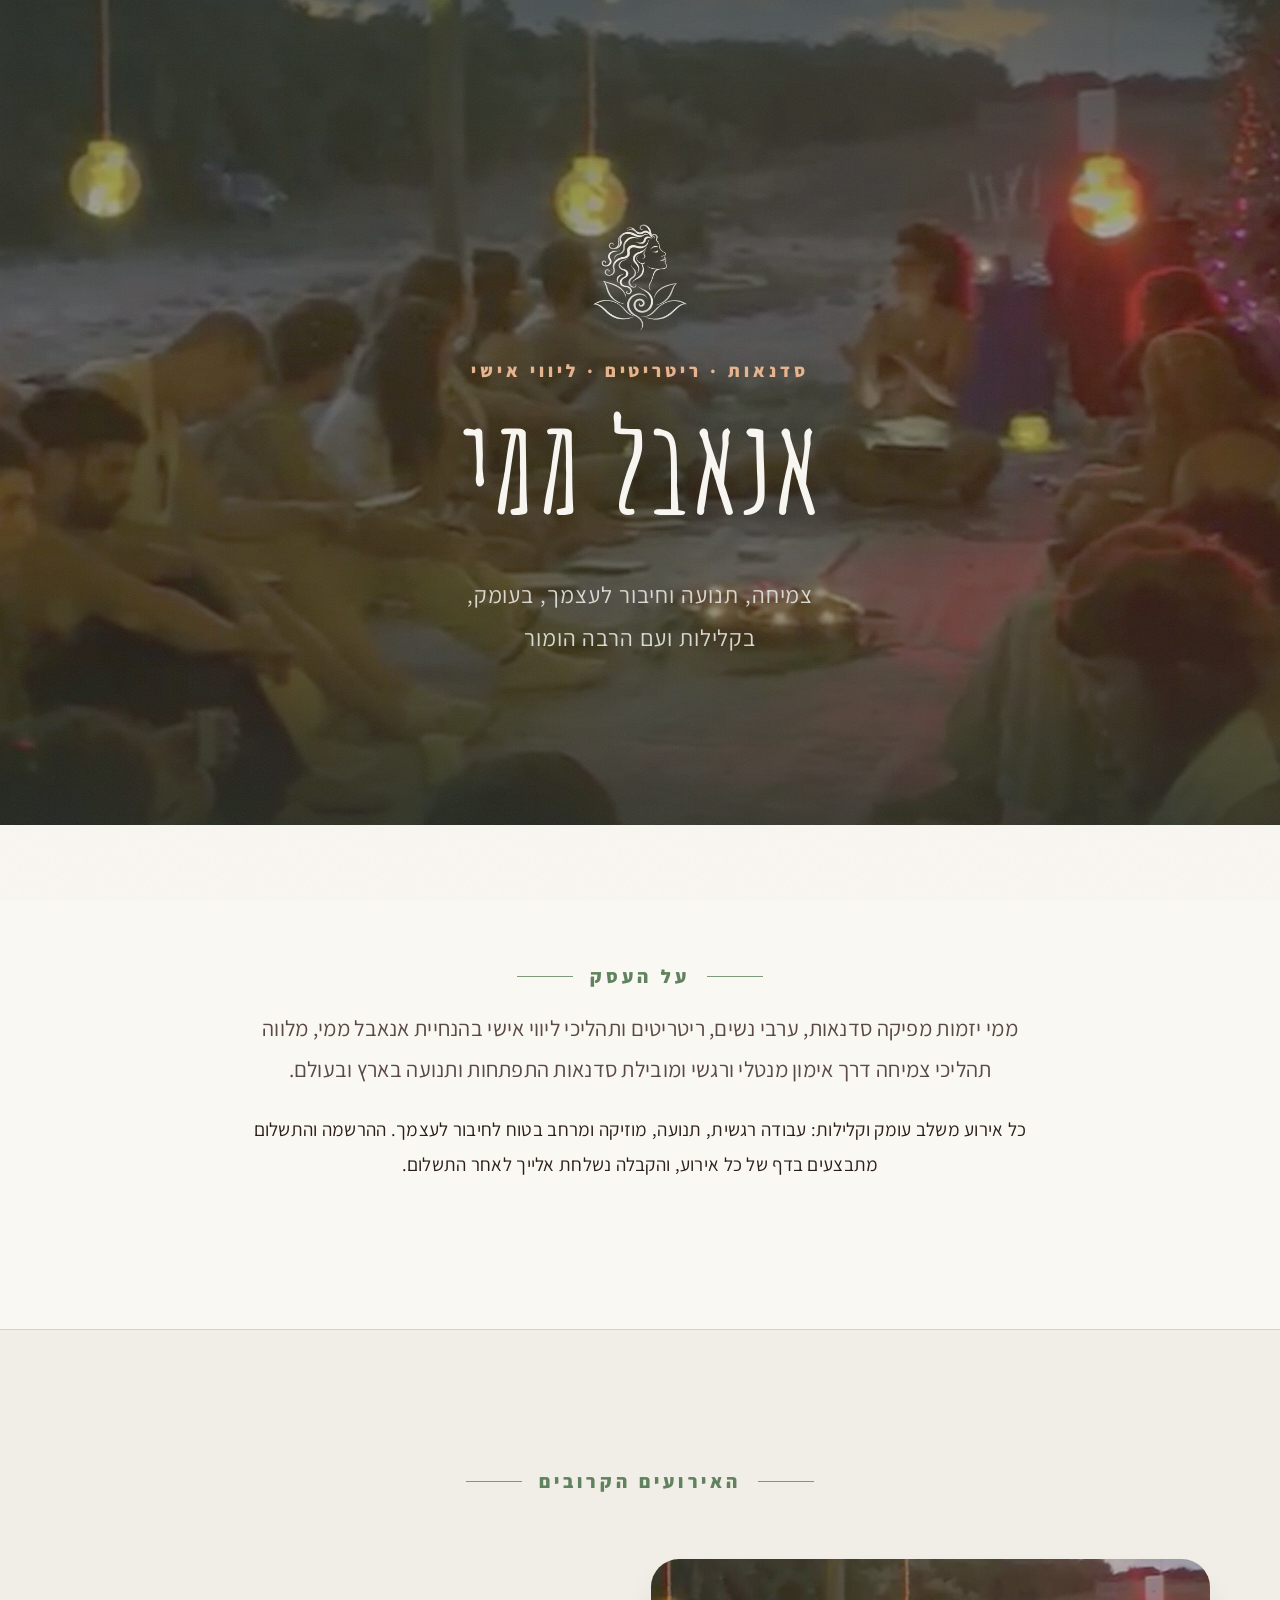
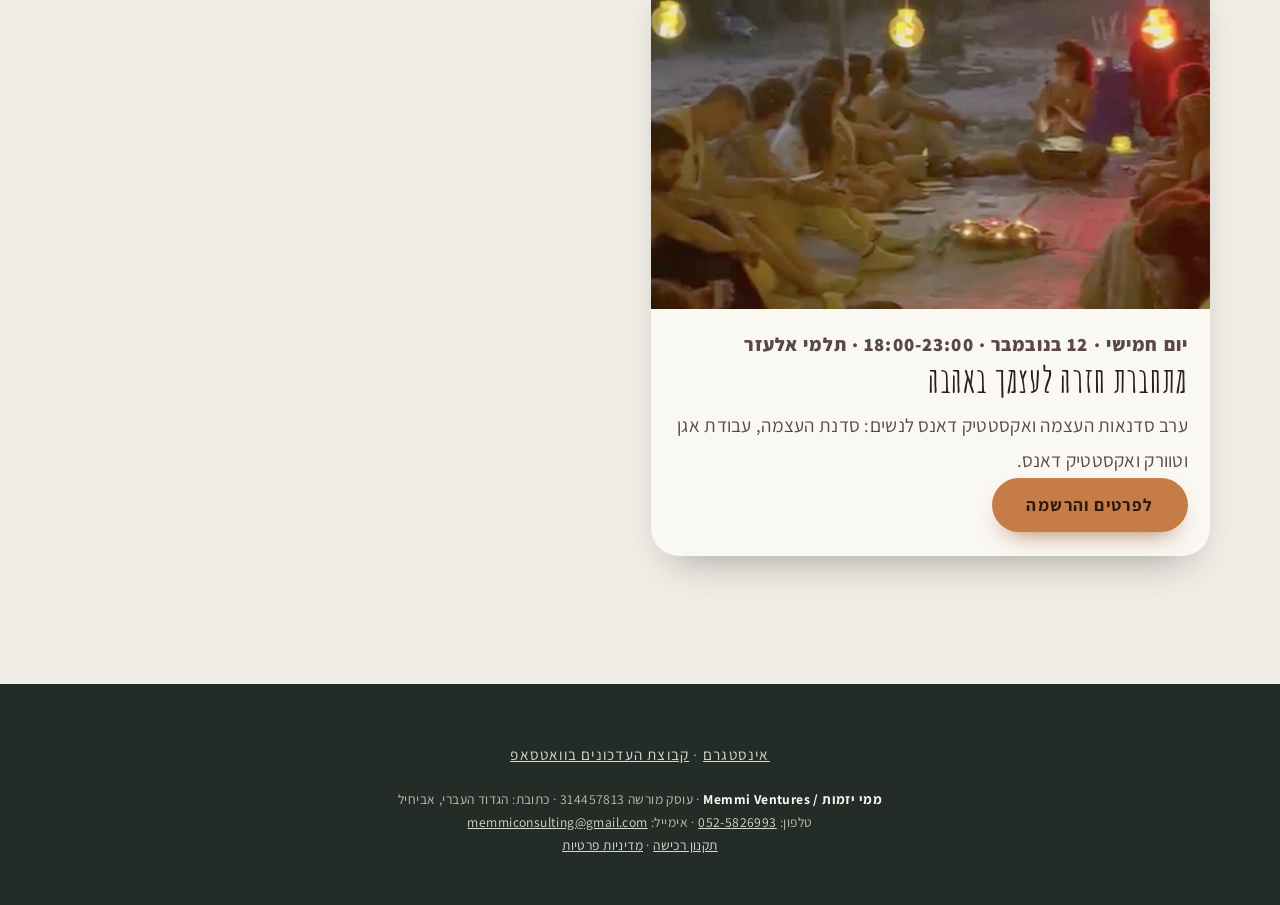
==== index.html @ fa61949d "New section: short taste of each workshop Co-Authored-By: Claude Opus 5.5 <noreply@anthropic.com> Cl" ====
<!doctype html>
<html lang="he" dir="rtl">
<head>
  <meta charset="utf-8">
  <meta name="viewport" content="width=device-width, initial-scale=1, viewport-fit=cover">
  <title>אנאבל ממי · ממי יזמות · אירועים וסדנאות</title>
  <meta name="description" content="סדנאות, ריטריטים וערבי נשים עם אנאבל ממי.">
  <meta name="theme-color" content="#2E4038">
  <meta property="og:title" content="אנאבל ממי · אירועים וסדנאות">
  <meta property="og:image" content="https://annabellememmi.github.io/Annabelle-workshops-retreats-1-on-1/assets/img/og-reconnect-bright.jpg">
  <link rel="icon" href="data:image/svg+xml,<svg xmlns='http://www.w3.org/2000/svg' viewBox='0 0 100 100'><text y='.9em' font-size='90'>🌿</text></svg>">
  <link rel="preconnect" href="https://fonts.googleapis.com">
  <link rel="preconnect" href="https://fonts.gstatic.com" crossorigin>
  <link href="https://fonts.googleapis.com/css2?family=Amatic+SC:wght@400;700&family=Assistant:wght@400;600;700;800&display=swap" rel="stylesheet">
  <link rel="stylesheet" href="assets/css/style.css?v=20261102f">
  <style>
    .events { display: grid; gap: 22px; margin-top: 2.4em; }
    @media (min-width: 760px) { .events { grid-template-columns: repeat(2, 1fr); } }
    .event-card { display: block; border-radius: var(--radius); overflow: hidden; background: var(--cream); color: var(--ink); text-decoration: none; box-shadow: var(--shadow); text-align: start; transition: transform .2s ease; }
    .event-card:hover { transform: translateY(-4px); }
    .event-card img { width: 100%; aspect-ratio: 16 / 10; object-fit: cover; }
    .event-card div { padding: 20px 22px 24px; }
    .event-card h2 { font-size: 2.2rem; margin-bottom: .2em; }
    .event-card p { margin: 0; color: var(--ink-soft); }
    .event-card .eyebrow { display: block; letter-spacing: .06em; line-height: 1.6; }
    .event-card .eyebrow::before, .event-card .eyebrow::after { display: none; }
    .event-card__price { font-weight: 700; color: var(--earth) !important; margin: .8em 0 1em !important; }
    .event-card .btn { pointer-events: none; }
  </style>
</head>
<body>
  <section class="hero" style="min-height: 70svh;">
    <img class="hero__bg" src="assets/img/workshop-circle-bright.jpg" alt="">
    <div class="hero__content">
      <span class="logo__mark" style="margin:0 auto 1.2em"><img src="assets/img/logo-white.png" alt="הלוגו של אנאבל ממי" width="420" height="420"></span>
      <p class="kicker">סדנאות · ריטריטים · ליווי אישי</p>
      <h1>אנאבל ממי</h1>
      <p class="hero__tagline">צמיחה, תנועה וחיבור לעצמך, בעומק, בקלילות ועם הרבה הומור</p>
    </div>
  </section>
  <main>
    <section class="section section--cream">
      <div class="wrap wrap--narrow center">
        <p class="eyebrow">על העסק</p>
        <p class="lead">ממי יזמות מפיקה סדנאות, ערבי נשים, ריטריטים ותהליכי ליווי אישי בהנחיית אנאבל ממי,
          מלווה תהליכי צמיחה דרך אימון מנטלי ורגשי ומובילת סדנאות התפתחות ותנועה בארץ ובעולם.</p>
        <p>כל אירוע משלב עומק וקלילות: עבודה רגשית, תנועה, מוזיקה ומרחב בטוח לחיבור לעצמך.
          ההרשמה והתשלום מתבצעים בדף של כל אירוע, והקבלה נשלחת אלייך לאחר התשלום.</p>
      </div>
    </section>

    <section class="section section--paper">
      <div class="wrap center">
        <p class="eyebrow">האירועים הקרובים</p>
        <!-- To add an event: copy a card below and point it at the new folder in events/ -->
        <div class="events">
          <a class="event-card" href="events/reconnect-nov-2026/">
            <img src="assets/img/og-reconnect-bright.jpg" alt="מעגל נשים בסדנה" loading="lazy">
            <div>
              <p class="eyebrow">יום חמישי · 12 בנובמבר · <bdi style="white-space:nowrap">18:00-23:00</bdi> · תלמי אלעזר</p>
              <h2>מתחברת חזרה לעצמך באהבה</h2>
              <p>ערב סדנאות העצמה ואקסטטיק דאנס לנשים: סדנת העצמה, עבודת אגן וטוורק ואקסטטיק דאנס.</p>
              <span class="btn">לפרטים והרשמה</span>
            </div>
          </a>
        </div>
      </div>
    </section>
  </main>

  <footer class="footer" style="padding-bottom: 48px;">
    <p><a href="https://www.instagram.com/anabellos5">אינסטגרם</a> · <a href="https://chat.whatsapp.com/Dou0kksJlg2AmYRe2pUojQ">קבוצת העדכונים בוואטסאפ</a></p>
    <div class="footer__biz">
      <p><strong>ממי יזמות / Memmi Ventures</strong> · עוסק מורשה 314457813 · כתובת: הגדוד העברי, אביחיל</p>
      <p>טלפון: <a href="tel:+972525826993">052-5826993</a> · אימייל: <a href="mailto:memmiconsulting@gmail.com">memmiconsulting@gmail.com</a></p>
      <p><a href="terms.html">תקנון רכישה</a> · <a href="privacy.html">מדיניות פרטיות</a></p>
    </div>
  </footer>
</body>
</html>
---- assets/css/style.css ----
/* ==========================================================
   Annabelle Memmi — events
   Shared styles for every event landing page.
   Palette: earthy browns + forest greens, antique-orange CTAs.
   Look: deep forest darks, paper-textured lights, organic
   quiet hairline dividers, blob shapes, the woman-and-lotus logo in a light tint.
   Uses logical properties (inline-start/end) so an English
   (LTR) version can reuse the same file.
   ========================================================== */

:root {
  /* greens */
  --mist: #DAD8D1;
  --sage: #A8B591;
  --moss: #61825E;
  --forest: #415B44;
  --pine: #3A4F44;
  --night: #232C26;
  /* browns */
  --stone: #C2BBB0;
  --taupe: #A39A8E;
  --cocoa: #5A4844;
  --clay: #8B5D50;
  --earth: #552C27;
  /* neutrals + accent */
  --paper: #F1EEE7;
  --cream: #FAF8F3;
  --sand: #E9E4DA;
  --ink: #2B1F18;
  --ink-soft: #5A4844;
  --cta: #C67C47;
  --cta-hover: #B36A37;
  --cta-ink: #2B1A12;
  --glow: #E8B48E;

  --font-display: "Amatic SC", "Assistant", cursive;
  --font-body: "Assistant", "Heebo", system-ui, sans-serif;
  --font-hand: "Amatic SC", "Assistant", cursive;

  --radius: 28px;
  --radius-sm: 14px;
  --blob: 58% 42% 55% 45% / 46% 56% 44% 54%;
  --shadow: 0 22px 44px -22px rgba(35, 44, 38, .45);
  --wrap: 1140px;
  --gutter: clamp(16px, 4.5vw, 40px);
}

*, *::before, *::after { box-sizing: border-box; }
html { scroll-behavior: smooth; -webkit-text-size-adjust: 100%; }
body {
  margin: 0;
  font-family: var(--font-body);
  font-size: clamp(17px, .55vw + 14px, 19px);
  line-height: 1.85;
  letter-spacing: .015em;
  color: var(--ink);
  background: var(--paper);
  overflow-x: hidden;
}
img, video, svg { display: block; max-width: 100%; }
a { color: inherit; }
h1, h2, h3 { font-family: var(--font-display); font-weight: 500; line-height: 1.2; margin: 0 0 .5em; letter-spacing: 0; }
p { margin: 0 0 1em; }
:focus-visible { outline: 3px solid var(--cta); outline-offset: 3px; border-radius: 6px; }

.wrap { width: min(100% - 2 * var(--gutter), var(--wrap)); margin-inline: auto; }
.wrap--narrow { max-width: 780px; }
.center { text-align: center; }

/* paper grain over everything */
body::after {
  content: "";
  position: fixed; inset: 0;
  pointer-events: none;
  z-index: 100;
  opacity: .08;
  background-image: url("data:image/svg+xml;utf8,<svg xmlns='http://www.w3.org/2000/svg' width='160' height='160'><filter id='n'><feTurbulence type='fractalNoise' baseFrequency='.9' numOctaves='3' stitchTiles='stitch'/></filter><rect width='100%' height='100%' filter='url(%23n)'/></svg>");
}

/* ---------- small type helpers ---------- */
.kicker, .eyebrow {
  font: 600 .92rem/1.4 var(--font-body);
  letter-spacing: .22em;
  margin: 0 0 1em;
}
.eyebrow {
  display: inline-flex; align-items: center; gap: .9em;
  color: var(--moss);
}
.eyebrow { font-weight: 800; }
.eyebrow::before, .eyebrow::after { content: ""; width: 44px; height: 1.5px; background: currentColor; opacity: .8; }
@media (min-width: 900px) { .eyebrow { font-size: 1.18rem; } .eyebrow::before, .eyebrow::after { width: 56px; } }
.section-title { font-size: clamp(2.1rem, 4.4vw, 3.3rem); }
.section-title--rule::after {
  content: ""; display: block; width: 90px; height: 1.5px; margin: .55em auto 0;
  background: var(--taupe);
}
.lead { font-size: 1.16em; color: var(--ink-soft); }

/* ---------- buttons ---------- */
.btn {
  display: inline-flex; align-items: center; justify-content: center; gap: .5em;
  min-height: 54px;
  padding: .7em 2em;
  border: 0; border-radius: 999px;
  background: var(--cta);
  color: var(--cta-ink);
  font: 700 1.08rem/1.2 var(--font-body);
  letter-spacing: .08em;
  text-decoration: none;
  cursor: pointer;
  box-shadow: 0 12px 26px -14px rgba(150, 80, 35, .9);
  transition: transform .2s ease, background-color .2s ease;
}
.btn:hover { background: var(--cta-hover); transform: translateY(-2px); }
.btn:active { transform: translateY(0); }
.btn--lg { min-height: 62px; font-size: 1.2rem; padding-inline: 2.8em; }
.btn--ghost { background: transparent; color: inherit; box-shadow: inset 0 0 0 1.5px currentColor; }
.btn--ghost:hover { background: rgba(0, 0, 0, .04); }
.btn--block { width: 100%; }
.btn[disabled] { opacity: .6; cursor: wait; transform: none; }

@keyframes spin { to { transform: rotate(360deg); } }

/* ---------- top bar ---------- */
/* white line logo floating on the photo, with a soft dark glow behind it for contrast */
.topbar {
  position: absolute; inset-inline: 0; top: 0; z-index: 5;
  display: flex; justify-content: center;
  padding: 22px var(--gutter);
  color: var(--cream);
}
.topbar .logo { position: relative; isolation: isolate; }
.topbar .logo::before {
  content: ""; position: absolute; z-index: -1;
  left: 50%; top: 42%; width: 260px; height: 220px; transform: translate(-50%, -50%);
  background: radial-gradient(closest-side, rgba(35, 44, 38, .7), rgba(35, 44, 38, 0));
  pointer-events: none;
}
.logo { display: flex; flex-direction: column; align-items: center; gap: 2px; text-decoration: none; }
/* light version of the logo, tuned for the dark backgrounds it sits on */
.logo__mark { display: block; width: clamp(96px, 9vw, 116px); aspect-ratio: 1; }
.logo__mark img { width: 100%; height: 100%; object-fit: contain; }
.logo__tagline { font: 600 .82rem/1.4 var(--font-body); letter-spacing: .2em; margin-top: 6px; }
.sound-toggle {
  display: inline-flex; align-items: center; gap: .45em;
  padding: .4em .95em;
  border: 1px solid rgba(250, 248, 243, .4); border-radius: 999px;
  background: rgba(35, 44, 38, .35);
  color: inherit; font: 600 .85rem var(--font-body);
  cursor: pointer; backdrop-filter: blur(6px);
}
.sound-toggle[aria-pressed="true"] { background: var(--moss); border-color: var(--moss); }
.sound-bars { display: inline-flex; gap: 2px; align-items: flex-end; height: 13px; }
.sound-bars i { width: 3px; height: 4px; background: currentColor; border-radius: 2px; }
.sound-toggle[aria-pressed="true"] .sound-bars i { animation: bar 1s ease-in-out infinite; }
.sound-bars i:nth-child(2) { animation-delay: .2s !important; }
.sound-bars i:nth-child(3) { animation-delay: .4s !important; }
@keyframes bar { 0%, 100% { height: 4px; } 50% { height: 13px; } }

/* ---------- hero: full-bleed photo ---------- */
.hero {
  position: relative;
  min-height: 100svh;
  display: grid; place-items: center;
  padding: 220px 0 140px;
  color: var(--cream);
  text-align: center;
  background: var(--night);
  overflow: hidden;
  isolation: isolate;
}
.hero__bg {
  position: absolute; inset: 0; z-index: -2;
  width: 100%; height: 100%; object-fit: cover;
  transform: scale(1.06);
  animation: breathe 22s ease-in-out infinite alternate;
}
.hero::before {
  content: ""; position: absolute; inset: 0; z-index: -1;
  background:
    linear-gradient(180deg, rgba(35, 44, 38, .66) 0%, rgba(35, 44, 38, .26) 38%, rgba(35, 44, 38, .48) 78%, rgba(35, 44, 38, .8) 100%),
    radial-gradient(ellipse 70% 45% at 50% 50%, rgba(35, 44, 38, .3), transparent 75%);
}
@keyframes breathe { to { transform: scale(1.14); } }
.hero__content { position: relative; max-width: 860px; padding-inline: var(--gutter); }
.hero .kicker { color: var(--glow); font-weight: 800; font-size: clamp(.98rem, 1.4vw, 1.12rem); }
.hero h1 {
  font-size: clamp(3rem, 8.6vw, 6.4rem);
  font-weight: 300;
  line-height: 1.04;
  margin-bottom: .35em;
  text-shadow: 0 4px 34px rgba(0, 0, 0, .35);
}
.hero h1 em { font-style: normal; color: var(--glow); font-weight: 400; }
.hero__tagline { font-size: clamp(1.15rem, 2.2vw, 1.45rem); max-width: 32ch; margin: 0 auto 1.1em; color: var(--mist); letter-spacing: .04em; }
.hero__meta { font-weight: 600; letter-spacing: .08em; color: var(--cream); margin-bottom: 2em; }
.hero__meta i { font-style: normal; color: var(--glow); margin-inline: .6em; }
@media (max-width: 600px) { .hero__meta span { display: block; } .hero__meta i { display: none; } }
.hero__price { margin-top: 1.2em; font-size: .95rem; letter-spacing: .06em; color: var(--stone); }

/* ---------- sections ---------- */
.section { --bg: var(--paper); position: relative; z-index: 1; padding: clamp(80px, 10vw, 140px) 0; background: var(--bg); }
.section--paper { --bg: var(--paper); }
.section--cream { --bg: var(--cream); }
.section--sand { --bg: var(--sand); }
.section--night { --bg: var(--night); color: var(--cream); }
.section--forest { --bg: var(--forest); color: var(--cream); }
.section--earth { --bg: var(--earth); color: var(--cream); background: linear-gradient(170deg, var(--clay), var(--earth) 70%); }
.section--night .eyebrow, .section--forest .eyebrow { color: var(--sage); }
.section--earth .eyebrow { color: #F0C3A0; }
.section--night .lead, .section--forest .lead { color: var(--mist); }

/* straight, quiet dividers (Senses-style): a hairline between sections */
.section + .section { border-top: 1px solid rgba(163, 154, 142, .35); }
.section--night, .section--earth, .section--night + .section, .section--earth + .section { border-top-color: transparent; }

/* ---------- story + rotating badge ---------- */
.has-badge { padding-top: clamp(120px, 14vw, 170px); }
.badge {
  position: absolute; top: -78px; left: 50%; z-index: 3;
  width: 156px; height: 156px; margin-left: -78px;
  border-radius: 50%;
  background: var(--night); color: var(--cream);
  box-shadow: 0 0 0 6px var(--cream);
}
.badge__ring { position: absolute; inset: 0; animation: spin 30s linear infinite; }
.badge__ring span {
  position: absolute; top: 0; left: 50%;
  height: 50%; width: 1em; margin-left: -.5em;
  transform-origin: bottom center;
  font: 600 13px/1 var(--font-body);
  text-align: center;
  padding-top: 13px;
  color: var(--mist);
}
.badge__mark { position: absolute; inset: 28px; }
.badge__mark img { width: 100%; height: 100%; object-fit: contain; }
.story__quote {
  font-family: var(--font-display); font-weight: 400;
  font-size: clamp(1.8rem, 3.8vw, 2.7rem);
  line-height: 1.35;
  max-width: 24ch; margin: 0 auto .9em;
}
.ingredients { display: flex; flex-wrap: wrap; justify-content: center; gap: .7em; list-style: none; padding: 0; margin: 0; }
.ingredients li {
  display: inline-flex; align-items: center; gap: .5em;
  padding: .5em 1.25em; border-radius: 999px;
  background: #EAE3D6; color: var(--ink);
  font-weight: 600;
  box-shadow: inset 0 0 0 1px rgba(163, 154, 142, .45);
}
.ingredients li::before {
  content: ""; width: 18px; height: 18px; flex: none;
  background: var(--moss);
  -webkit-mask: url("data:image/svg+xml;utf8,<svg xmlns='http://www.w3.org/2000/svg' viewBox='0 0 24 24' fill='none' stroke='black' stroke-width='1.8' stroke-linecap='round'><path d='M5 19C5 10 11 5 20 4c0 9-5 15-14 15Z'/><path d='M5 19c3-4 6-7 10-9'/></svg>") center / contain no-repeat;
          mask: url("data:image/svg+xml;utf8,<svg xmlns='http://www.w3.org/2000/svg' viewBox='0 0 24 24' fill='none' stroke='black' stroke-width='1.8' stroke-linecap='round'><path d='M5 19C5 10 11 5 20 4c0 9-5 15-14 15Z'/><path d='M5 19c3-4 6-7 10-9'/></svg>") center / contain no-repeat;
}

/* ---------- agenda / timeline ---------- */
.timeline { list-style: none; padding: 0; margin: 3em auto 0; position: relative; max-width: 640px; }
.timeline::before {
  content: ""; position: absolute; inset-block: 12px; inset-inline-start: 86px;
  width: 1.5px; background: linear-gradient(var(--moss), rgba(97, 130, 94, .15));
}
.timeline li { position: relative; display: grid; grid-template-columns: 72px 1fr; gap: 32px; padding: 0 0 2.1em; }
.timeline li::before {
  content: ""; position: absolute; inset-inline-start: 80px; top: 11px;
  width: 14px; height: 14px; border-radius: 50%;
  background: var(--paper); box-shadow: 0 0 0 2px var(--moss);
}
.timeline li.is-highlight::before { background: var(--cta); box-shadow: 0 0 0 2px var(--cta), 0 0 16px 4px rgba(198, 124, 71, .4); }
.timeline time { font-family: var(--font-body); font-weight: 600; font-size: 1.3rem; color: var(--clay); direction: ltr; text-align: end; line-height: 1.5; }
.timeline h3 { font-size: 1.45rem; margin: 0 0 .1em; }
.timeline p { margin: 0; color: var(--ink-soft); }

.section--night .timeline::before { background: linear-gradient(var(--sage), rgba(168, 181, 145, .15)); }
.section--night .timeline li::before { background: var(--night); box-shadow: 0 0 0 2px var(--sage); }
.section--night .timeline time { color: var(--glow); }
.section--night .timeline p { color: var(--stone); }
.section--night .section-title--rule::after { background: var(--sage); }

/* ---------- about + vibe ---------- */
.vibe { display: grid; gap: clamp(48px, 7vw, 90px); align-items: center; }
@media (min-width: 900px) { .vibe { grid-template-columns: 1fr 1fr; } }
.video-card {
  position: absolute; bottom: 0; inset-inline-end: 0; z-index: 2;
  width: 46%; aspect-ratio: 9 / 15;
  border-radius: var(--radius); overflow: hidden;
  background: var(--night);
  box-shadow: 0 0 0 6px var(--bg, var(--cream)), var(--shadow);
}
.video-card video { width: 100%; height: 100%; object-fit: cover; }
.video-card--lg { position: relative; inset: auto; width: min(100%, 380px); margin-inline: auto; aspect-ratio: 9 / 15; }
@media (min-width: 900px) { .video-card--lg { width: min(100%, 420px); } }
.video-card__unmute {
  position: absolute; bottom: 10px; inset-inline-end: 10px;
  padding: .4em .85em; border: 0; border-radius: 999px;
  background: rgba(35, 44, 38, .7); color: var(--cream);
  font: 600 .8rem var(--font-body); cursor: pointer; backdrop-filter: blur(6px);
}
.about__name { font-size: clamp(2.4rem, 5vw, 3.6rem); margin-bottom: .2em; }
.about__role { font-weight: 600; letter-spacing: .04em; color: var(--moss); margin-bottom: 1.3em; }
.signature { font-family: var(--font-hand); font-size: 2.3rem; color: var(--clay); line-height: 1.05; margin-top: .6em; }

/* ---------- practical / faq ---------- */
.faq { display: grid; gap: 12px; margin-top: 2.4em; }
.faq details { background: var(--cream); border-radius: var(--radius-sm); box-shadow: inset 0 0 0 1px rgba(163, 154, 142, .4); overflow: hidden; }
.faq summary {
  list-style: none; cursor: pointer;
  display: flex; align-items: center; justify-content: space-between; gap: 1em;
  padding: 18px 22px;
  font-weight: 700; font-size: 1.1rem; letter-spacing: .02em;
}
.faq summary::-webkit-details-marker { display: none; }
.faq summary::after {
  content: "+"; flex: none;
  width: 32px; height: 32px; display: grid; place-items: center;
  border-radius: var(--blob); background: var(--sage); color: var(--night);
  font-size: 1.3rem; font-weight: 400; transition: transform .25s ease;
}
.faq details[open] summary::after { transform: rotate(45deg); }
.faq .faq__body { padding: 0 22px 20px; color: var(--ink-soft); }
.faq .faq__body p:last-child { margin: 0; }
.faq a { color: var(--clay); font-weight: 700; }

/* ---------- tickets ---------- */
.ticket {
  position: relative;
  max-width: 540px; margin: 2.2em auto 0;
  padding: clamp(30px, 5vw, 46px);
  border-radius: var(--radius);
  background: var(--cream); color: var(--ink);
  text-align: center;
  box-shadow: 0 30px 60px -30px rgba(0, 0, 0, .6);
}
.ticket::before {
  content: ""; position: absolute; inset: 10px; border-radius: calc(var(--radius) - 8px);
  border: 1px solid var(--stone); pointer-events: none;
}
.ticket__label { font-weight: 700; letter-spacing: .14em; color: var(--moss); margin: 0; }
.ticket__price { font-family: var(--font-body); font-weight: 600; font-size: clamp(3.8rem, 10vw, 5.2rem); line-height: 1; margin: .15em 0 .1em; color: var(--earth); }
.ticket__price small { font-size: .42em; font-weight: 400; }
.ticket__old { display: block; font-size: 1.15rem; color: var(--taupe); text-decoration: line-through; }
.ticket__note { color: var(--ink-soft); margin: .7em 0 0; font-size: .95rem; }
.ticket__divider { border: 0; border-top: 1.5px dashed var(--stone); margin: 1.4em 0; }
.ticket__facts { list-style: none; padding: 0; margin: 0 0 1.6em; display: grid; gap: .35em; font-weight: 600; }
.seats { display: inline-block; margin-top: .9em; font-family: var(--font-body); font-weight: 700; font-size: 1.2rem; color: var(--clay); line-height: 1.1; }

/* ---------- contact ---------- */
.contact-cards { display: grid; gap: 16px; margin-top: 2.4em; }
.contact-cards { max-width: 640px; margin-inline: auto; }
@media (min-width: 560px) { .contact-cards { grid-template-columns: repeat(2, 1fr); } }
.contact-card {
  display: flex; flex-direction: column; align-items: center; gap: .35em;
  padding: 28px 18px;
  border-radius: var(--radius);
  background: var(--cream);
  box-shadow: inset 0 0 0 1px rgba(163, 154, 142, .4);
  text-decoration: none; text-align: center;
  transition: transform .2s ease, box-shadow .2s ease;
}
.contact-card:hover { transform: translateY(-3px); box-shadow: inset 0 0 0 1.5px var(--moss), var(--shadow); }
.contact-card__icon { width: 60px; height: 54px; display: grid; place-items: center; border-radius: var(--blob); background: var(--moss); color: #fff; font-size: 1.5rem; }
.contact-card .contact-card__icon { color: #fff; }
.contact-card__icon svg { width: 28px; height: 28px; }
.contact-card strong { font-size: 1.1rem; }
.contact-card span { color: var(--ink-soft); font-size: .95rem; unicode-bidi: plaintext; }
.talk-to-me { font-family: var(--font-display); font-size: clamp(1.45rem, 3vw, 2rem); line-height: 1.55; margin: 0; }
.talk-to-me b { color: var(--clay); font-weight: 500; }

/* ---------- footer ---------- */
.footer { position: relative; background: var(--night); color: var(--stone); padding: 56px 0 130px; text-align: center; font-size: .95rem; letter-spacing: .08em; }
.footer .logo { color: var(--cream); display: inline-flex; margin-bottom: .6em; }
.footer a { color: var(--mist); }

/* ---------- floating buttons: CTA pill (left) + WhatsApp (right) ---------- */
.float-cta, .wa-float {
  position: fixed; z-index: 60; bottom: calc(18px + env(safe-area-inset-bottom));
  box-shadow: 0 12px 26px -10px rgba(0, 0, 0, .5);
}
.float-cta {
  left: 18px;
  min-height: 56px; padding: 0 1.8em;
  border: 0; border-radius: 999px;
  background: var(--cta); color: var(--cta-ink);
  font: 700 1.05rem var(--font-body); letter-spacing: .08em;
  cursor: pointer;
  opacity: 0; visibility: hidden; transform: translateY(20px);
  transition: opacity .35s ease, transform .35s ease, visibility .35s, background-color .2s;
}
.float-cta.is-visible { opacity: 1; visibility: visible; transform: none; }
.float-cta:hover { background: var(--cta-hover); }
.wa-float {
  right: 18px;
  width: 58px; height: 58px; display: grid; place-items: center;
  border-radius: 50%; background: var(--moss); color: var(--cream);
  transition: transform .2s ease;
}
.wa-float:hover { transform: scale(1.07); }
.wa-float svg { width: 30px; height: 30px; }

/* ---------- registration dialog ---------- */
.reg {
  width: min(100% - 24px, 540px);
  max-height: calc(100svh - 24px);
  padding: 0; border: 0; border-radius: var(--radius);
  background: var(--cream); color: var(--ink);
  box-shadow: 0 40px 80px -20px rgba(0, 0, 0, .6);
  overflow: auto;
}
.reg::backdrop { background: rgba(35, 44, 38, .7); backdrop-filter: blur(4px); }
.reg[open] { animation: pop .3s ease; }
@keyframes pop { from { opacity: 0; transform: translateY(16px) scale(.98); } }
.reg__head { position: relative; padding: 26px 28px 22px; background: var(--night); color: var(--cream); }
.reg__head h2 { font-size: 1.7rem; margin: 0; }
.reg__head p { margin: .2em 0 0; color: var(--stone); font-size: .95rem; letter-spacing: .06em; }
.reg__close {
  position: absolute; top: 14px; inset-inline-end: 14px;
  width: 38px; height: 38px; border: 0; border-radius: 50%;
  background: rgba(250, 248, 243, .14); color: var(--cream);
  font-size: 1.4rem; line-height: 1; cursor: pointer;
}
.steps { display: flex; gap: 6px; margin-top: 14px; }
.steps i { height: 4px; flex: 1; border-radius: 4px; background: rgba(250, 248, 243, .22); transition: background .3s; }
.steps i.is-done { background: var(--glow); }
.reg__body { padding: 24px 28px 28px; }
.reg__step[hidden] { display: none; }

.field { margin-bottom: 16px; }
.field label { display: block; font-weight: 700; margin-bottom: 6px; }
.field label .req { color: var(--cta); }
.field input, .field textarea {
  width: 100%;
  padding: 13px 15px;
  border: 1.5px solid var(--stone); border-radius: var(--radius-sm);
  background: #fff; color: var(--ink);
  font: 400 1.05rem/1.4 var(--font-body);
  transition: border-color .2s, box-shadow .2s;
}
.field textarea { min-height: 96px; resize: vertical; }
.field input:focus, .field textarea:focus { outline: 0; border-color: var(--moss); box-shadow: 0 0 0 4px rgba(97, 130, 94, .18); }
.field.has-error input, .field.has-error textarea { border-color: #B4442E; }
.field__error { display: none; color: #B4442E; font-size: .9rem; margin-top: 4px; font-weight: 600; }
.field.has-error .field__error { display: block; }
.field input[type="tel"], .field input[type="email"] { direction: ltr; text-align: right; }

.pay-summary {
  display: flex; justify-content: space-between; align-items: center;
  padding: 14px 18px; margin-bottom: 18px;
  border-radius: var(--radius-sm); background: var(--mist);
  font-weight: 700;
}
.pay-summary strong { font-family: var(--font-body); font-size: 1.7rem; color: var(--earth); font-weight: 500; }
.pay-options { display: grid; gap: 12px; grid-template-columns: 1fr 1fr; }
.pay-btn {
  display: flex; flex-direction: column; align-items: center; justify-content: center; gap: 4px;
  min-height: 92px; padding: 14px;
  border: 1.5px solid var(--stone); border-radius: var(--radius-sm);
  background: #fff; color: var(--ink);
  font: 800 1.35rem var(--font-body); text-decoration: none;
  transition: border-color .2s, transform .2s, box-shadow .2s;
}
.pay-btn small { font-weight: 600; font-size: .85rem; color: var(--ink-soft); }
.pay-btn:hover { border-color: var(--cta); transform: translateY(-2px); box-shadow: var(--shadow); }
.pay-tip { font-size: .93rem; color: var(--ink-soft); background: #F5E8DB; border-radius: var(--radius-sm); padding: 12px 14px; margin: 16px 0 0; }
.pay-done { margin-top: 18px; }
.pay-done[hidden] { display: none; }
.link-btn { background: none; border: 0; padding: 0; color: var(--clay); font: 700 .95rem var(--font-body); text-decoration: underline; cursor: pointer; }

.done { text-align: center; }
.done__emoji { font-size: 3rem; line-height: 1; margin-bottom: .2em; }
.done h3 { font-size: 1.9rem; font-family: var(--font-body); font-weight: 700; }
.done__links { display: grid; gap: 10px; margin-top: 1.2em; }

/* ---------- reveal on scroll ---------- */
.reveal { opacity: 0; transform: translateY(26px); transition: opacity .9s ease, transform .9s ease; }
.reveal.is-in { opacity: 1; transform: none; }

@media (prefers-reduced-motion: reduce) {
  *, *::before, *::after { animation-duration: .01ms !important; animation-iteration-count: 1 !important; transition-duration: .01ms !important; scroll-behavior: auto !important; }
  .reveal { opacity: 1; transform: none; }
}


/* text with hand-set line breaks: let lines wrap gracefully on small phones */
.lines { white-space: nowrap; }
@media (max-width: 480px) { .lines { font-size: min(1.16em, 4.25vw); } }
@media (max-width: 340px) { .lines { white-space: normal; } }
.heart { display: inline-block; width: .9em; height: .9em; vertical-align: -.08em; color: var(--moss); }
.faq-lines { white-space: nowrap; }
@media (max-width: 480px) { .faq-lines { font-size: min(1em, 3.85vw); white-space: normal; } }

/* everything that isn't a named display heading uses the body face */
.reg__step h3 { font-family: var(--font-body); font-weight: 700; }

/* venue video between "for who" and "what awaits" */
.venue__frame {
  position: relative;
  width: min(100%, 400px); margin-inline: auto; aspect-ratio: 540 / 870;
  border-radius: var(--radius); overflow: hidden; background: var(--night);
  box-shadow: var(--shadow);
}
@media (min-width: 900px) { .venue__frame { width: 440px; } }
.venue__frame video { width: 100%; height: 100%; object-fit: cover; }
.done__note { font-size: .92rem; font-weight: 700; color: var(--clay); margin: -.2em 0 .4em; }
.pay-backup { background: #F5E8DB; border-radius: var(--radius-sm); padding: 14px 16px; margin-bottom: 16px; }
.pay-backup[hidden] { display: none; }
.pay-backup p { margin: 0 0 10px; font-weight: 700; color: var(--earth); font-size: .95rem; }
.pay-backup .btn { font-size: 1rem; letter-spacing: .02em; padding-inline: 1em; }

/* business details (required by the card-clearing review) */
.footer__biz { margin-top: 1.4em; font-size: .85rem; letter-spacing: .03em; line-height: 1.7; color: var(--stone); }
.footer__biz p { margin: 0; }
.footer__biz strong { color: var(--cream); font-weight: 700; }
.field--check label { display: flex; gap: .55em; align-items: flex-start; font-weight: 600; font-size: .95rem; line-height: 1.5; cursor: pointer; }
.field--check input { width: 20px; height: 20px; margin-top: .15em; flex: none; accent-color: var(--moss); }
.field--check a { color: var(--clay); }

/* legal pages */
.legal { padding: 64px 0 80px; background: var(--paper); }
.legal h1 { font-size: clamp(2.2rem, 5vw, 3.2rem); text-align: center; }
.legal .updated { text-align: center; color: var(--ink-soft); font-size: .9rem; margin-bottom: 2.4em; }
.legal h2 { font-family: var(--font-body); font-weight: 800; font-size: 1.15rem; margin: 2em 0 .5em; color: var(--forest); }
.legal p, .legal li { color: var(--ink); }
.legal ul { padding-inline-start: 1.2em; }
.ticket__vat { margin: 0; font-size: .92rem; color: var(--ink-soft); font-weight: 600; }
.ticket__note a { color: var(--clay); font-weight: 700; }

/* opening invitation (replaces "for who"): questions, then the answer */
.invite { max-width: 720px; }
.invite p { margin-inline: auto; }
.invite__big { font-weight: 700; font-size: clamp(1.3rem, 1.2vw + 1rem, 1.65rem); line-height: 1.5; color: var(--ink); max-width: 30ch; margin-bottom: .8em; }
.invite__q { font-weight: 600; font-size: 1.12em; line-height: 1.6; color: var(--ink-soft); max-width: 34ch; margin-bottom: .5em; }
.invite__for { margin-top: 1.6em; padding-top: 1.2em; position: relative; color: var(--forest); }
.invite__for::before { content: ""; position: absolute; top: 0; left: 50%; width: 60px; height: 1.5px; margin-left: -30px; background: var(--taupe); }
.invite .btn { margin-top: .6em; }
@media (min-width: 760px) { .invite__q, .invite__big { max-width: none; } }
.invite__big { text-wrap: balance; }

/* instagram + whatsapp group icons, top corner of the header */
.topbar__social { position: absolute; top: 22px; inset-inline-end: var(--gutter); display: flex; gap: 10px; }
.topbar__social a {
  width: 40px; height: 40px; display: grid; place-items: center;
  border-radius: 50%; color: var(--cream);
  border: 1px solid rgba(250, 248, 243, .45); background: rgba(35, 44, 38, .35);
  backdrop-filter: blur(6px); transition: background-color .2s, border-color .2s;
}
.topbar__social a:hover { background: var(--moss); border-color: var(--moss); }
.topbar__social svg { width: 20px; height: 20px; }
@media (max-width: 420px) { .topbar__social { flex-direction: column; top: 18px; gap: 8px; } .topbar__social a { width: 36px; height: 36px; } }

/* about: talking video first, text, then the playful clip to close */
@media (min-width: 900px) { #about .vibe { grid-template-columns: 1fr 1fr; } }
.video-card--talk { aspect-ratio: 540 / 876; }

/* tickets: playful clip beside the price card */
.tickets__row { display: grid; gap: 36px; justify-items: center; align-items: center; margin-top: 2.2em; }
.tickets__row .ticket { margin-top: 0; width: 100%; }
.video-card--tickets { width: min(64vw, 240px); box-shadow: 0 0 0 6px rgba(250, 248, 243, .9), var(--shadow); }
@media (min-width: 900px) { .tickets__row { grid-template-columns: auto minmax(0, 540px); justify-content: center; gap: 56px; } .video-card--tickets { width: 300px; } }

/* sound button pulses when the talking video is waiting for a first tap */
.video-card__unmute.is-hint { background: var(--cta); color: var(--cta-ink); font-size: .9rem; padding: .55em 1em; animation: hint 1.6s ease-in-out infinite; }
@keyframes hint { 0%, 100% { transform: scale(1); } 50% { transform: scale(1.08); } }

/* "taste of past events": swipeable row on phones, centred grid on larger screens */
.taste__grid { display: flex; gap: 16px; margin-top: 2em; overflow-x: auto; scroll-snap-type: x mandatory; padding-bottom: 8px; justify-content: safe center; }
.taste__item { flex: 0 0 min(78vw, 340px); margin: 0; aspect-ratio: 540 / 870; border-radius: var(--radius); overflow: hidden; background: var(--night); box-shadow: var(--shadow); scroll-snap-align: center; }
.taste__item video, .taste__item img { width: 100%; height: 100%; object-fit: cover; display: block; }
.taste__item--wide { aspect-ratio: 4 / 3; flex-basis: min(86vw, 460px); }
@media (min-width: 900px) { .taste__grid { flex-wrap: wrap; overflow: visible; gap: 22px; } .taste__item { flex-basis: 300px; } .taste__item--wide { flex-basis: 420px; } }
@media (max-width: 480px) { .hero .kicker { letter-spacing: .08em; font-size: min(1rem, 4.1vw); } }
.taste__item.taste__item--wide { aspect-ratio: 1200 / 884; align-self: center; }
@media (min-width: 900px) { .taste__item.taste__item--wide { flex-basis: 520px; } .taste__grid { align-items: center; } }

/* past events: everything visible at once, no sideways swiping. Photo on top, videos below */
.taste__grid { display: grid !important; grid-template-columns: 1fr 1fr; gap: 12px; overflow: visible !important; max-width: 640px; margin-inline: auto; }
.taste__grid .taste__item { flex: none; width: auto; aspect-ratio: 540 / 870; }
.taste__grid .taste__item--wide { grid-column: 1 / -1; aspect-ratio: 1200 / 884; }
@media (min-width: 900px) { .taste__grid { gap: 22px; } }
.timeline__after { max-width: 640px; margin: .4em auto 0; text-align: center; color: var(--stone); font-size: 1.02rem; line-height: 1.7; }

/* two fonts only: Amatic SC (hand-drawn headings) + Assistant (everything else).
   Amatic is narrow and light, so headings get weight 700 and a bit more size. */
h1, h2, h3, .section-title, .about__name, .talk-to-me, .story__quote, .reg__head h2, .done h3 { font-family: var(--font-display); font-weight: 700; letter-spacing: .02em; }
.hero h1 { font-size: clamp(3.8rem, 11vw, 8rem); font-weight: 700; line-height: 1; }
.hero h1 em { font-weight: 700; }
.section-title { font-size: clamp(2.7rem, 5.6vw, 4.2rem); line-height: 1.1; }
.about__name { font-size: clamp(3.2rem, 6.4vw, 4.6rem); }
.timeline h3 { font-size: 1.95rem; line-height: 1.15; }
.talk-to-me { font-size: clamp(2rem, 4vw, 2.7rem); line-height: 1.35; }
.reg__head h2 { font-size: 2.2rem; }
.done h3 { font-size: 2.4rem; }
.pay-step h3, .reg__step > h3 { font-size: 2rem; }
.legal h1 { font-size: clamp(2.8rem, 6vw, 4rem); }
.legal h2 { font-family: var(--font-body); font-weight: 800; }
.invite__big { font-family: var(--font-body); }
.taste__grid .taste__item--landscape { grid-column: 1 / -1; aspect-ratio: 2 / 1; }
.taste__item { position: relative; }
.taste__star { position: absolute; top: 8px; inset-inline-start: 12px; color: #FAF8F3; font-weight: 800; font-size: 1.5rem; line-height: 1; text-shadow: 0 1px 6px rgba(0, 0, 0, .55); pointer-events: none; }
.taste__note { max-width: 640px; margin: 1.2em auto 0; font-size: .9rem; color: var(--ink-soft); text-align: center; }

/* workshops: a short taste of each part of the evening */
.workshops { display: grid; gap: 18px; margin-top: 2.2em; }
@media (min-width: 900px) { .workshops { grid-template-columns: repeat(3, 1fr); gap: 24px; } }
.workshop { background: var(--cream); border-radius: var(--radius); padding: 26px 26px 22px; box-shadow: inset 0 0 0 1px rgba(163, 154, 142, .35); }
.workshop__tag { margin: 0 0 .2em; font-weight: 700; font-size: .82rem; letter-spacing: .18em; color: var(--moss); }
.workshop h3 { font-size: 2.2rem; margin: 0 0 .3em; color: var(--ink); }
.workshop p { margin: 0 0 .7em; color: var(--ink-soft); line-height: 1.7; }
.workshop p:last-child { margin-bottom: 0; }
.workshop__note { font-weight: 700; font-size: .95rem; color: var(--clay) !important; }
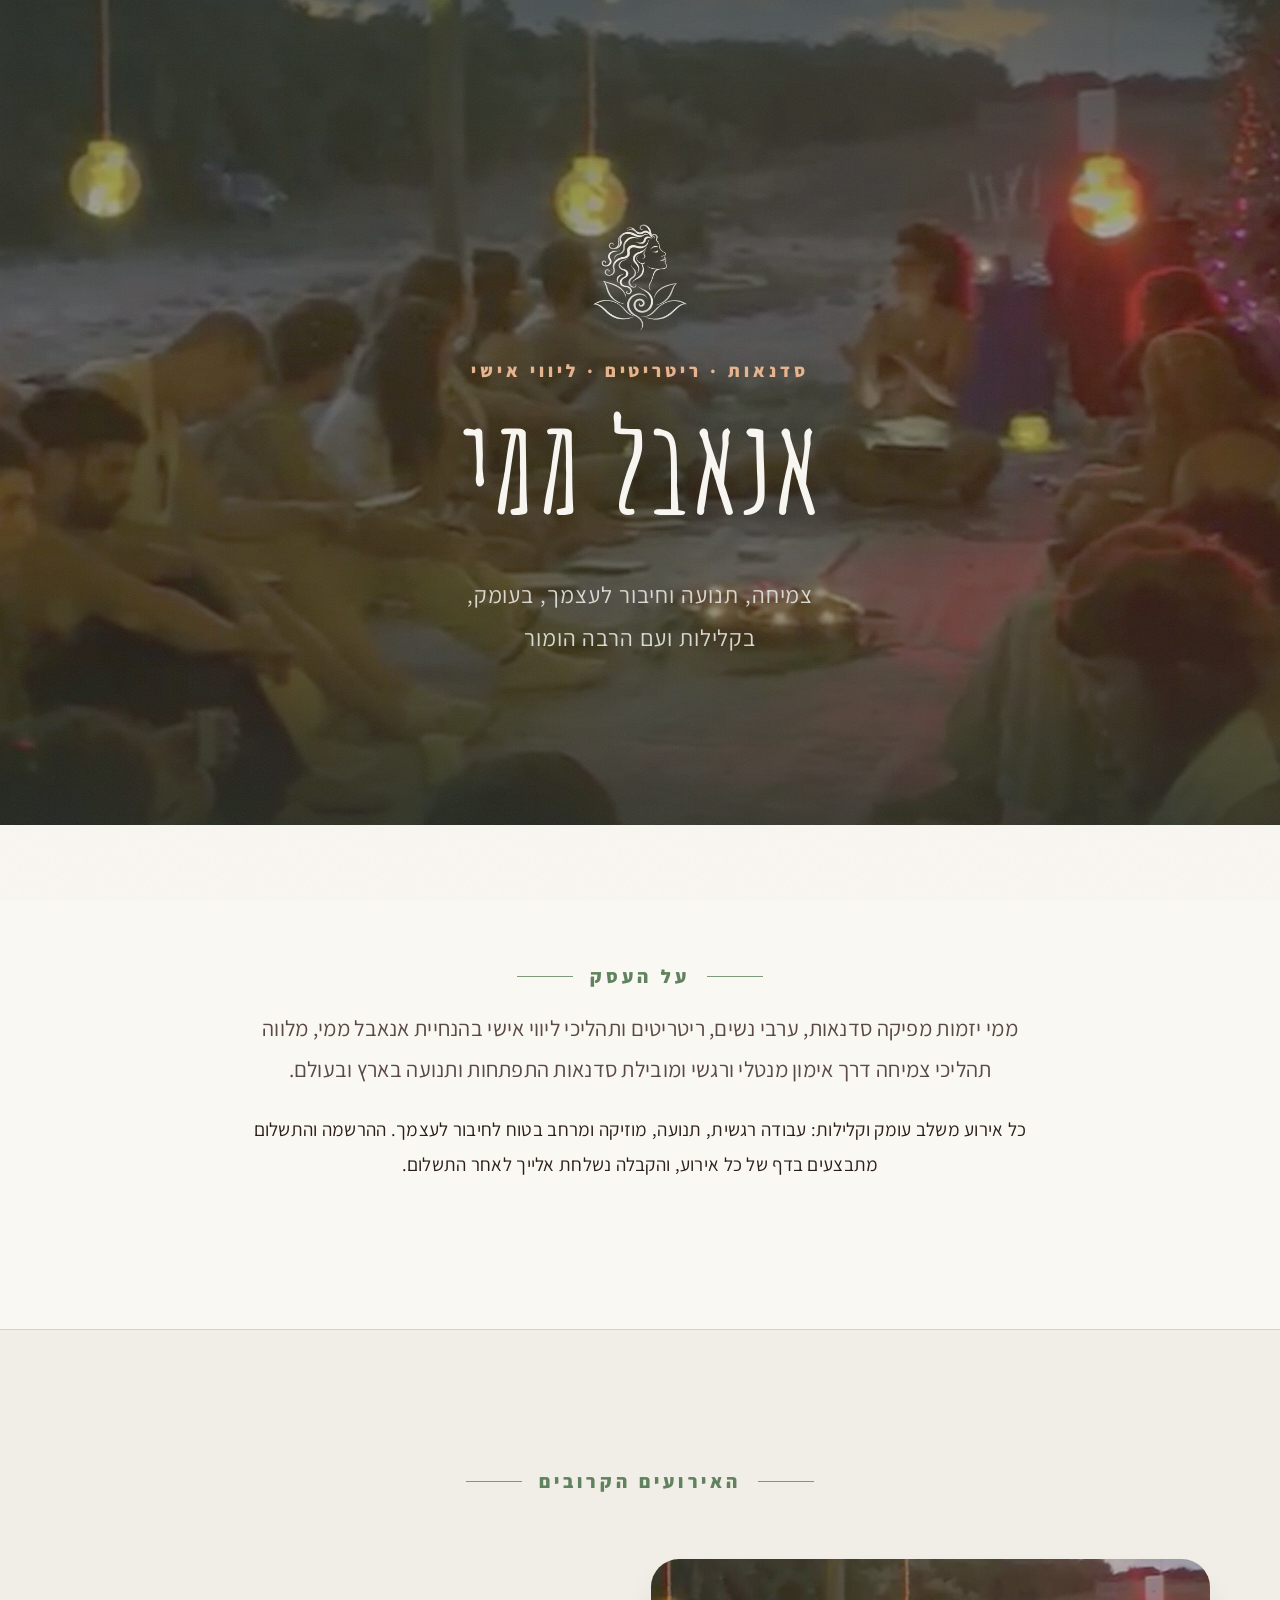
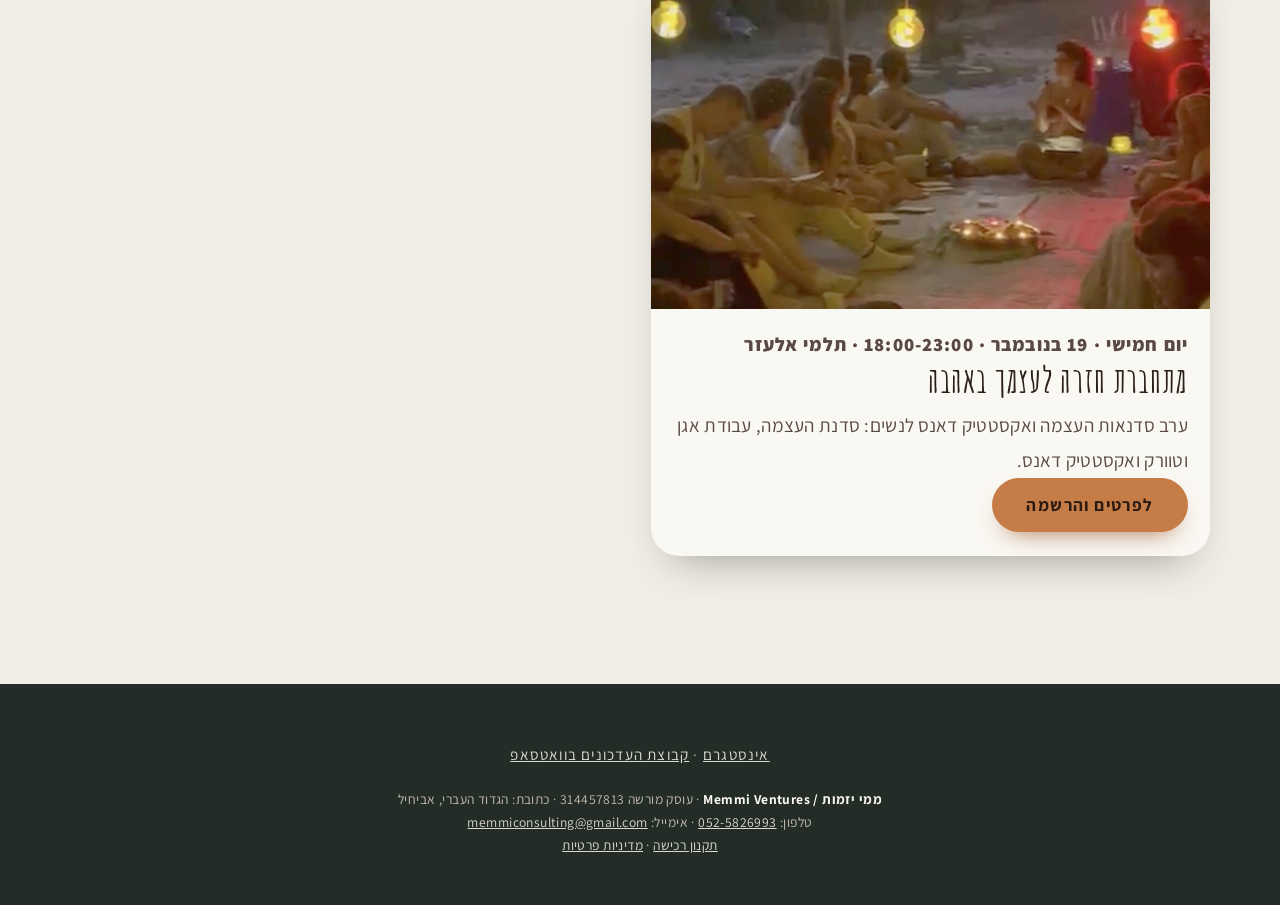
==== commit 82d44a03: "Move the event to Thursday 19.11: page texts, calendar links, cancellation date, flyer, PDF and prev" ====
--- a/index.html
+++ b/index.html
@@ -12,7 +12,7 @@
   <link rel="preconnect" href="https://fonts.googleapis.com">
   <link rel="preconnect" href="https://fonts.gstatic.com" crossorigin>
   <link href="https://fonts.googleapis.com/css2?family=Amatic+SC:wght@400;700&family=Assistant:wght@400;600;700;800&display=swap" rel="stylesheet">
-  <link rel="stylesheet" href="assets/css/style.css?v=20261102f">
+  <link rel="stylesheet" href="assets/css/style.css?v=20261103e">
   <style>
     .events { display: grid; gap: 22px; margin-top: 2.4em; }
     @media (min-width: 760px) { .events { grid-template-columns: repeat(2, 1fr); } }
@@ -57,7 +57,7 @@
           <a class="event-card" href="events/reconnect-nov-2026/">
             <img src="assets/img/og-reconnect-bright.jpg" alt="מעגל נשים בסדנה" loading="lazy">
             <div>
-              <p class="eyebrow">יום חמישי · 12 בנובמבר · <bdi style="white-space:nowrap">18:00-23:00</bdi> · תלמי אלעזר</p>
+              <p class="eyebrow">יום חמישי · 19 בנובמבר · <bdi style="white-space:nowrap">18:00-23:00</bdi> · תלמי אלעזר</p>
               <h2>מתחברת חזרה לעצמך באהבה</h2>
               <p>ערב סדנאות העצמה ואקסטטיק דאנס לנשים: סדנת העצמה, עבודת אגן וטוורק ואקסטטיק דאנס.</p>
               <span class="btn">לפרטים והרשמה</span>
--- a/assets/css/style.css
+++ b/assets/css/style.css
@@ -599,7 +599,7 @@
 .taste__grid .taste__item--landscape { grid-column: 1 / -1; aspect-ratio: 2 / 1; }
 .taste__item { position: relative; }
 .taste__star { position: absolute; top: 8px; inset-inline-start: 12px; color: #FAF8F3; font-weight: 800; font-size: 1.5rem; line-height: 1; text-shadow: 0 1px 6px rgba(0, 0, 0, .55); pointer-events: none; }
-.taste__note { max-width: 640px; margin: 1.2em auto 0; font-size: .9rem; color: var(--ink-soft); text-align: center; }
+.taste__note { max-width: 640px; margin: 3.2em auto -1.2em; font-size: .74rem; color: var(--ink-soft); opacity: .7; text-align: center; }
 
 /* workshops: a short taste of each part of the evening */
 .workshops { display: grid; gap: 18px; margin-top: 2.2em; }
@@ -610,3 +610,39 @@
 .workshop p { margin: 0 0 .7em; color: var(--ink-soft); line-height: 1.7; }
 .workshop p:last-child { margin-bottom: 0; }
 .workshop__note { font-weight: 700; font-size: .95rem; color: var(--clay) !important; }
+
+/* bring-a-friend note under the invite button */
+.friend-note { margin: 1em auto 0; font-weight: 700; font-size: .98rem; color: var(--clay); }
+[data-friend-field][hidden] { display: none; }
+
+/* testimonials */
+.quotes { display: grid; gap: 18px; margin-top: 2.2em; max-width: 980px; margin-inline: auto; }
+@media (min-width: 760px) { .quotes { grid-template-columns: 1fr 1fr; gap: 24px; } }
+.quote { margin: 0; display: grid; grid-template-columns: 78px 1fr; gap: 6px 18px; align-items: center; background: var(--paper); border-radius: var(--radius); padding: 22px 24px; box-shadow: inset 0 0 0 1px rgba(163, 154, 142, .35); }
+.quote img { grid-row: span 2; width: 78px; height: 78px; border-radius: 50%; object-fit: cover; box-shadow: 0 0 0 3px var(--cream), 0 0 0 4px rgba(192, 138, 99, .45); }
+.quote blockquote { margin: 0; font-size: 1.04rem; line-height: 1.6; color: var(--ink); }
+.quote figcaption { font-family: var(--font-display); font-weight: 700; font-size: 1.2rem; color: var(--clay); line-height: 1; }
+.workshop__todo { color: var(--taupe) !important; font-style: italic; }
+.pay-btn[hidden] { display: none; }
+
+/* "מחכה לכן הטבה" */
+.friend-perk { border: 0; background: none; padding: 0 0 2px; font: inherit; font-weight: 800; color: var(--cta-hover); cursor: pointer; border-bottom: 1.5px dashed currentColor; }
+.friend-panel { max-width: 460px; margin: 14px auto 0; padding: 20px 22px; border-radius: var(--radius-sm); background: #F7EADF; box-shadow: inset 0 0 0 1px rgba(192, 138, 99, .35); }
+.friend-panel[hidden] { display: none; }
+.friend-panel p { margin: 0 0 .6em; font-size: .98rem; color: var(--ink-soft); }
+.friend-panel strong { color: var(--earth); }
+.friend-invite { margin: 1em 0 .4em; padding: 16px 18px; border-radius: var(--radius-sm); background: #F7EADF; }
+.friend-invite[hidden] { display: none; }
+.friend-invite p { margin: 0 0 .8em; }
+.quote mark { background: none; color: var(--clay); font-weight: 700; }
+.ticket__friend { margin-top: 10px; }
+.field--friend { background: #F7EADF; border-radius: var(--radius-sm); padding: 14px 16px; box-shadow: inset 0 0 0 1px rgba(192, 138, 99, .35); }
+.field--friend strong { color: var(--earth); }
+.ticket__friend-note { margin: .5em 0 0; font-size: .9rem; font-weight: 700; color: var(--clay); }
+.workshop__sub { margin: -.3em 0 .8em !important; font-weight: 700; color: var(--clay) !important; }
+.journey { display: flex; flex-wrap: wrap; justify-content: center; align-items: center; gap: .5em .7em; margin: 1.2em 0 0; font-family: var(--font-display); font-weight: 700; font-size: 1.9rem; color: var(--clay); }
+.journey i { font-style: normal; font-family: var(--font-body, inherit); font-size: 1.1rem; color: var(--sage); }
+@media (max-width: 599px) {
+  .workshop { padding: 24px 16px 20px; }
+  .workshop p:not(.workshop__tag):not(.workshop__sub) { font-size: clamp(.8rem, 3.9vw, 1rem); line-height: 1.75; }
+}
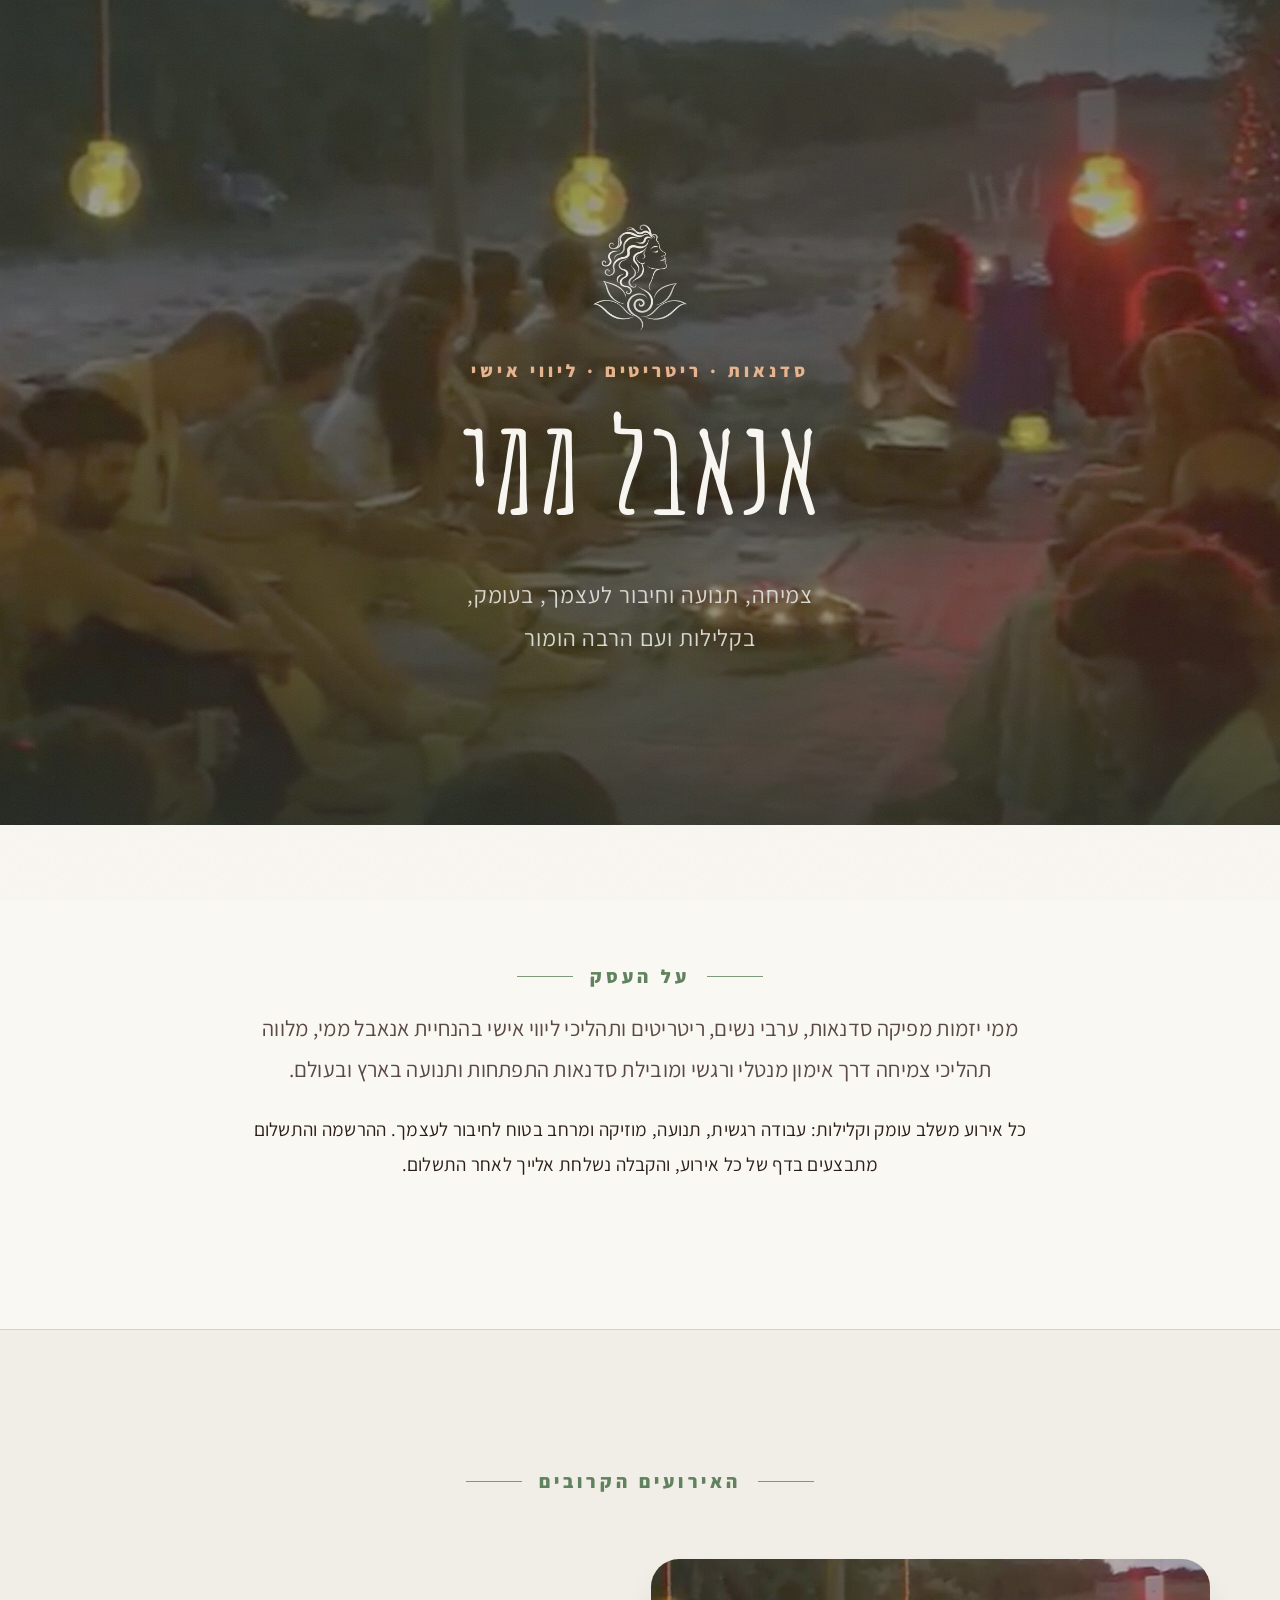
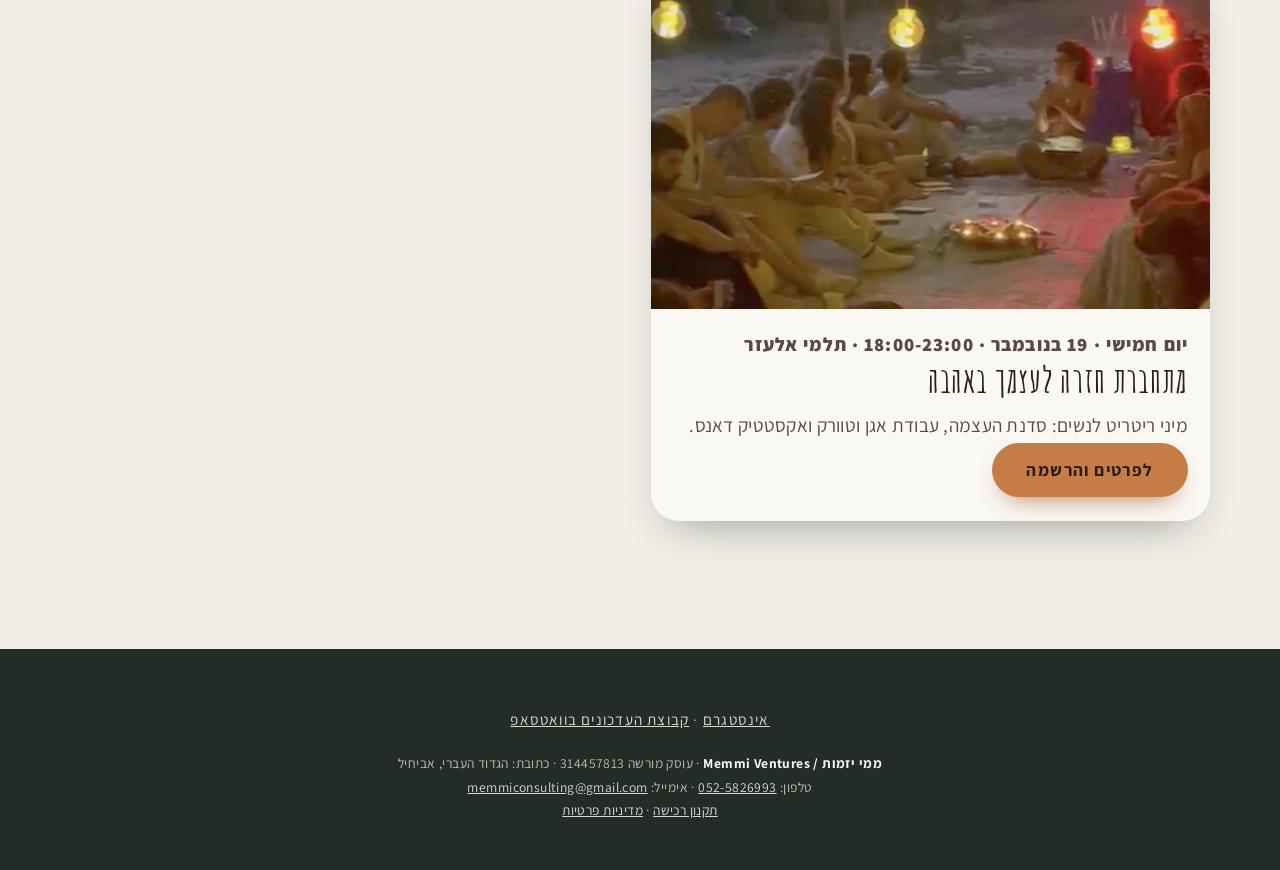
==== commit 77048afd: "Call the event a mini retreat for women: page titles, previews, hero, home card, share messages, fly" ====
--- a/index.html
+++ b/index.html
@@ -59,7 +59,7 @@
             <div>
               <p class="eyebrow">יום חמישי · 19 בנובמבר · <bdi style="white-space:nowrap">18:00-23:00</bdi> · תלמי אלעזר</p>
               <h2>מתחברת חזרה לעצמך באהבה</h2>
-              <p>ערב סדנאות העצמה ואקסטטיק דאנס לנשים: סדנת העצמה, עבודת אגן וטוורק ואקסטטיק דאנס.</p>
+              <p>מיני ריטריט לנשים: סדנת העצמה, עבודת אגן וטוורק ואקסטטיק דאנס.</p>
               <span class="btn">לפרטים והרשמה</span>
             </div>
           </a>
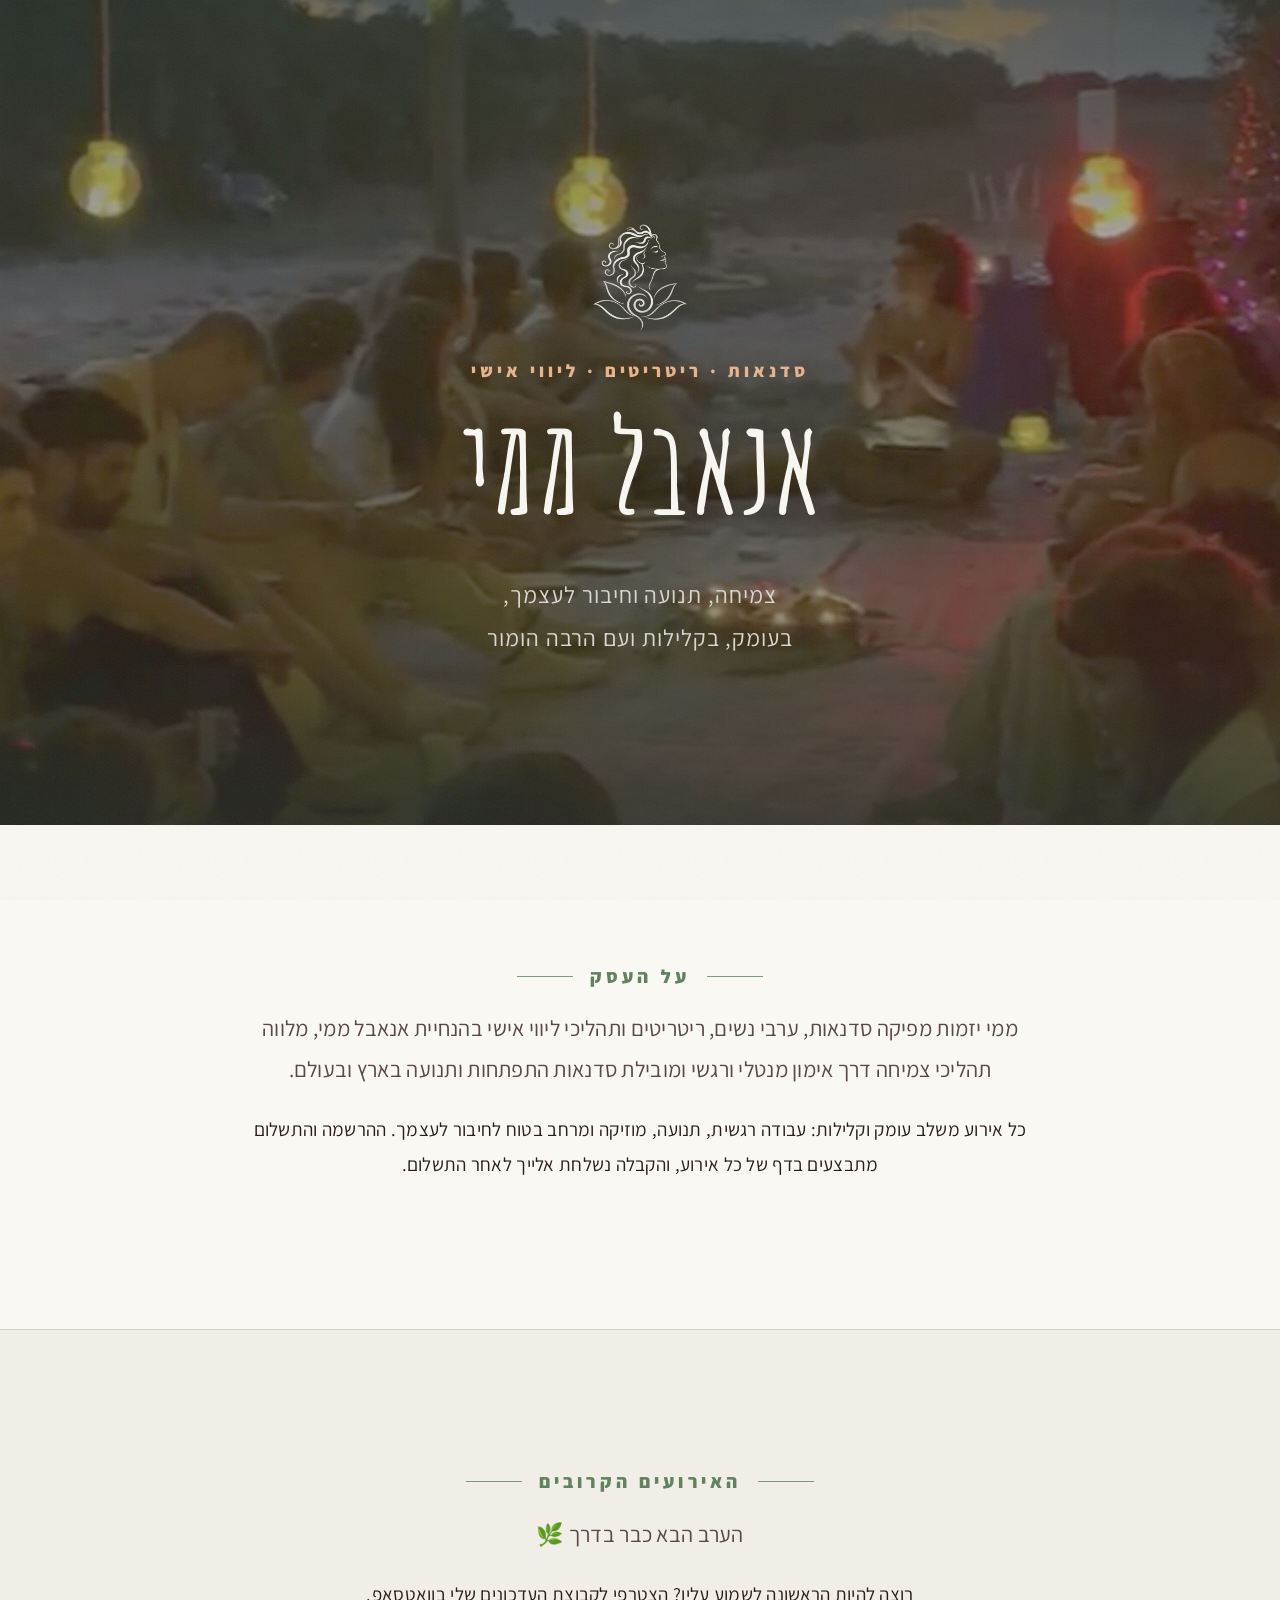
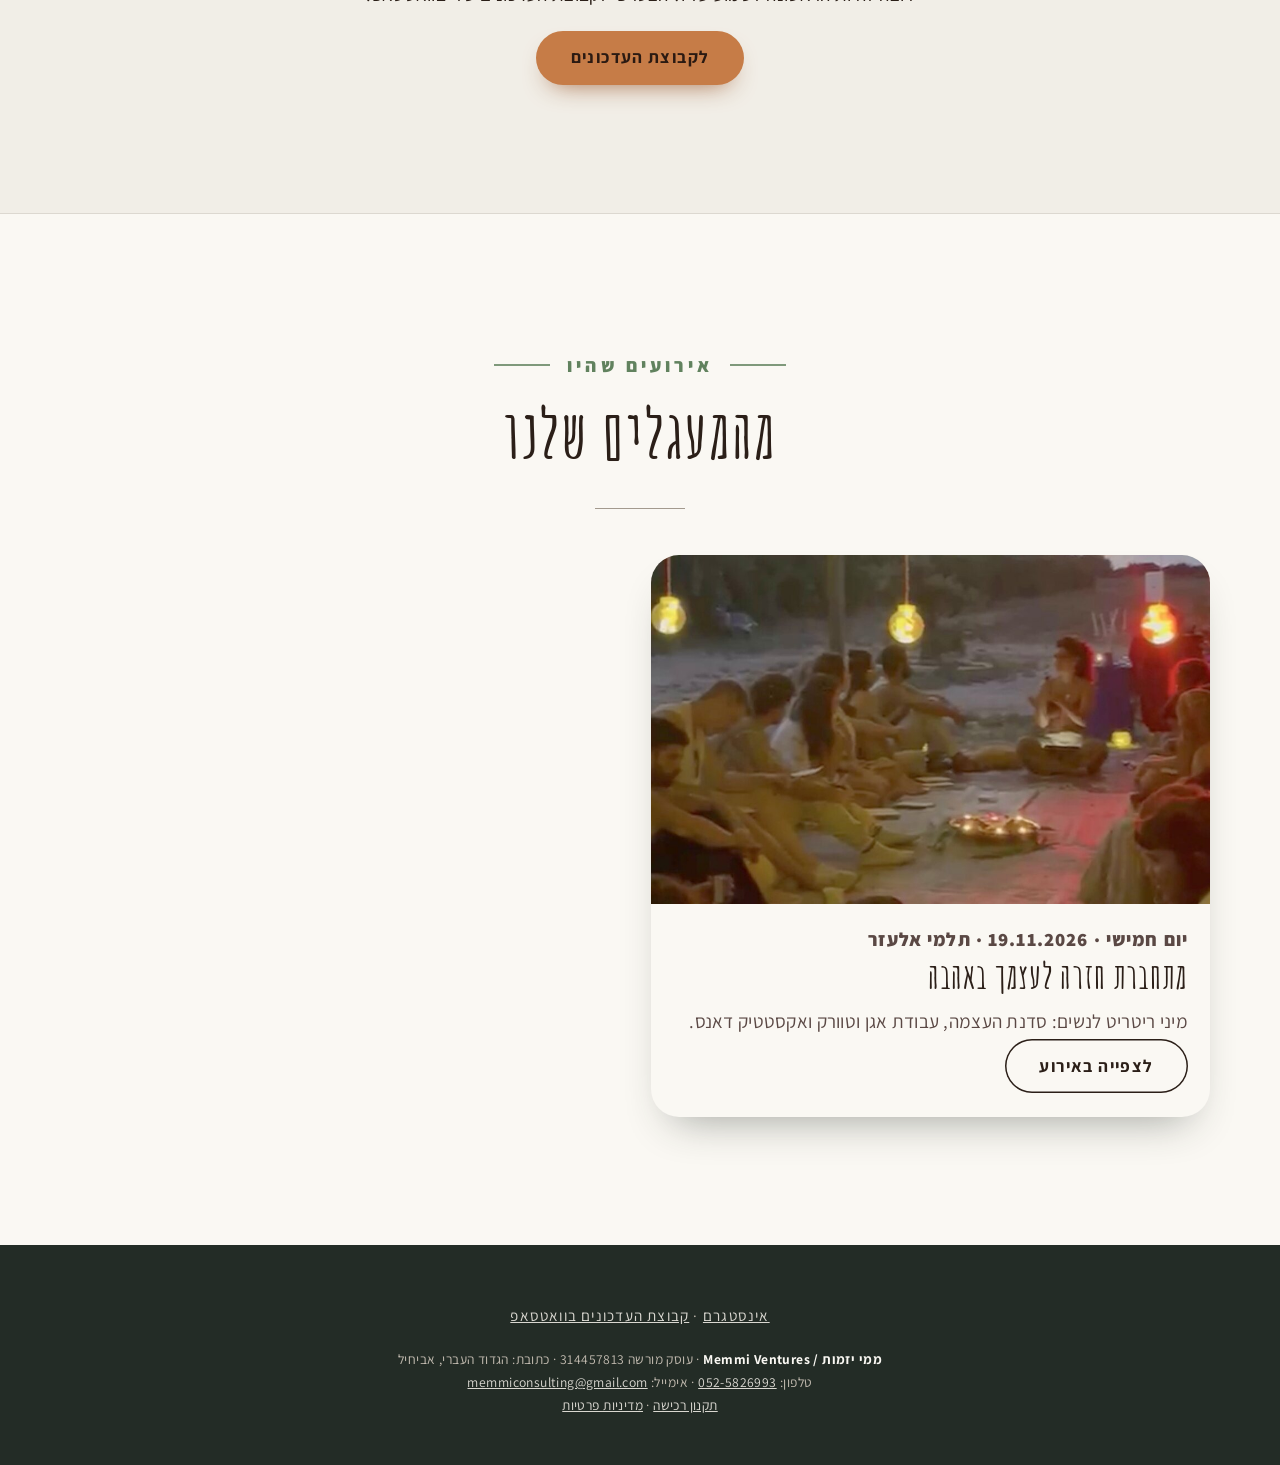
==== commit 786c2988: "Event is over: landing page becomes a record (registration closed, invite to the updates group); hom" ====
--- a/index.html
+++ b/index.html
@@ -49,18 +49,28 @@
       </div>
     </section>
 
-    <section class="section section--paper">
+    <section class="section section--paper" id="next">
+      <div class="wrap wrap--narrow center">
+        <p class="eyebrow">האירועים הקרובים</p>
+        <p class="lead">הערב הבא כבר בדרך 🌿</p>
+        <p>רוצה להיות הראשונה לשמוע עליו? הצטרפי לקבוצת העדכונים שלי בוואטסאפ.</p>
+        <a class="btn" href="https://chat.whatsapp.com/Dou0kksJlg2AmYRe2pUojQ" target="_blank" rel="noopener">לקבוצת העדכונים</a>
+      </div>
+    </section>
+
+    <section class="section section--cream" id="past">
       <div class="wrap center">
-        <p class="eyebrow">האירועים הקרובים</p>
-        <!-- To add an event: copy a card below and point it at the new folder in events/ -->
+        <p class="eyebrow">אירועים שהיו</p>
+        <h2 class="section-title section-title--rule">מהמעגלים שלנו</h2>
+        <!-- To add a past event: copy a card below and point it at its folder in events/ -->
         <div class="events">
           <a class="event-card" href="events/reconnect-nov-2026/">
             <img src="assets/img/og-reconnect-bright.jpg" alt="מעגל נשים בסדנה" loading="lazy">
             <div>
-              <p class="eyebrow">יום חמישי · 19 בנובמבר · <bdi style="white-space:nowrap">18:00-23:00</bdi> · תלמי אלעזר</p>
+              <p class="eyebrow">יום חמישי · 19.11.2026 · תלמי אלעזר</p>
               <h2>מתחברת חזרה לעצמך באהבה</h2>
               <p>מיני ריטריט לנשים: סדנת העצמה, עבודת אגן וטוורק ואקסטטיק דאנס.</p>
-              <span class="btn">לפרטים והרשמה</span>
+              <span class="btn btn--ghost">לצפייה באירוע</span>
             </div>
           </a>
         </div>
--- a/assets/css/style.css
+++ b/assets/css/style.css
@@ -514,7 +514,21 @@
 .footer__biz p { margin: 0; }
 .footer__biz strong { color: var(--cream); font-weight: 700; }
 .field--check label { display: flex; gap: .55em; align-items: flex-start; font-weight: 600; font-size: .95rem; line-height: 1.5; cursor: pointer; }
-.field--check input { width: 20px; height: 20px; margin-top: .15em; flex: none; accent-color: var(--moss); }
+.field--check label { padding: 6px 0; -webkit-tap-highlight-color: transparent; touch-action: manipulation; }
+.field--check input[type="checkbox"] {
+  -webkit-appearance: none; appearance: none; box-sizing: border-box;
+  width: 26px; height: 26px; min-width: 26px; padding: 0; margin: 0; flex: none;
+  border: 2px solid var(--moss); border-radius: 7px; background: #fff;
+  display: grid; place-content: center; cursor: pointer; box-shadow: none;
+}
+.field--check input[type="checkbox"]::after {
+  content: ""; width: 7px; height: 13px; margin-top: -3px;
+  border: solid #fff; border-width: 0 3px 3px 0; transform: rotate(45deg) scale(0); transition: transform .12s;
+}
+.field--check input[type="checkbox"]:checked { background: var(--moss); }
+.field--check input[type="checkbox"]:checked::after { transform: rotate(45deg) scale(1); }
+.field--check input[type="checkbox"]:focus-visible { outline: 3px solid rgba(97, 130, 94, .35); outline-offset: 2px; }
+.field.has-error input[type="checkbox"] { border-color: #B4442E; }
 .field--check a { color: var(--clay); }
 
 /* legal pages */
@@ -646,3 +660,38 @@
   .workshop { padding: 24px 16px 20px; }
   .workshop p:not(.workshop__tag):not(.workshop__sub) { font-size: clamp(.8rem, 3.9vw, 1rem); line-height: 1.75; }
 }
+html.reg-open .float-cta, html.reg-open .wa-float { display: none !important; }
+
+/* ---------- "not sure yet? remind me" (inline form + exit pop-up) ---------- */
+.remind { max-width: 460px; margin-inline: auto; }
+.remind__form { margin-top: 1.4em; text-align: right; }
+.remind__fine { margin: .7em 0 0; font-size: .9rem; color: var(--ink-soft); text-align: center; }
+.remind__lead { margin: 0 0 .4em; }
+.remind__done[hidden], .remind__form[hidden] { display: none; }
+.remind__done p { margin: .3em 0; }
+.remind__alt { margin: 1.1em 0 0; text-align: center; font-size: .95rem; }
+.remind__alt a { color: var(--clay); font-weight: 700; }
+.reg--exit .remind__form { margin-top: .6em; }
+.hero__tagline { text-wrap: balance; } .hero__tagline .nw { white-space: nowrap; }
+.hero__friend { margin: .9em 0 0; font-weight: 700; font-size: 1.02rem; color: #FAF8F3; } .friend-perk--light { color: var(--glow); }
+/* registration full */
+.is-full .float-cta, .is-full .hero__friend, .is-full .friend-note, .is-full .friend-panel, .is-full .ticket__friend, .is-full #remind { display: none !important; }
+.reg--full .reg__body p { margin: 0 0 .9em; line-height: 1.7; }
+/* bring-a-friend as a real button */
+.btn--perk { background: transparent; color: var(--glow); box-shadow: inset 0 0 0 2px var(--glow); font-weight: 800; }
+.btn--perk:hover { background: rgba(232, 180, 142, .14); }
+.hero .btn--perk { display: inline-flex; margin-top: 1.1em; }
+.btn--perk-dark { color: var(--clay); box-shadow: inset 0 0 0 2px var(--clay); background: #F7EADF; }
+.btn--perk-dark:hover { background: #F2DFCF; }
+.friend-note .btn--perk { font-size: 1.02rem; }
+.hero .btn--perk { display: flex; width: fit-content; margin: 14px auto 0; white-space: nowrap; font-size: 1.02rem; padding-inline: 1.5em; }
+/* special-offer link: friend perk does not stack with it */
+.has-deal .hero__friend, .has-deal .friend-note, .has-deal .friend-panel, .has-deal .ticket__friend, .has-deal .field--friend { display: none !important; }
+/* past event: registration closed, the page stays as a record */
+.past-only { display: none; }
+.is-past .past-only { display: block; }
+.is-past .hero [data-open-register], .is-past .hero__price, .is-past .invite [data-open-register], .is-past .friend-note,
+.is-past .friend-panel, .is-past .float-cta, .is-past #tickets, .is-past #faq, .is-past #remind { display: none !important; }
+.past-note { margin-top: 1.4em; }
+.past-note__tag { display: inline-block; margin: 0 0 .8em; padding: 6px 18px; border-radius: 999px; background: rgba(232, 180, 142, .22); color: var(--glow); font-weight: 800; letter-spacing: .04em; }
+.past-note p { color: var(--cream); }
